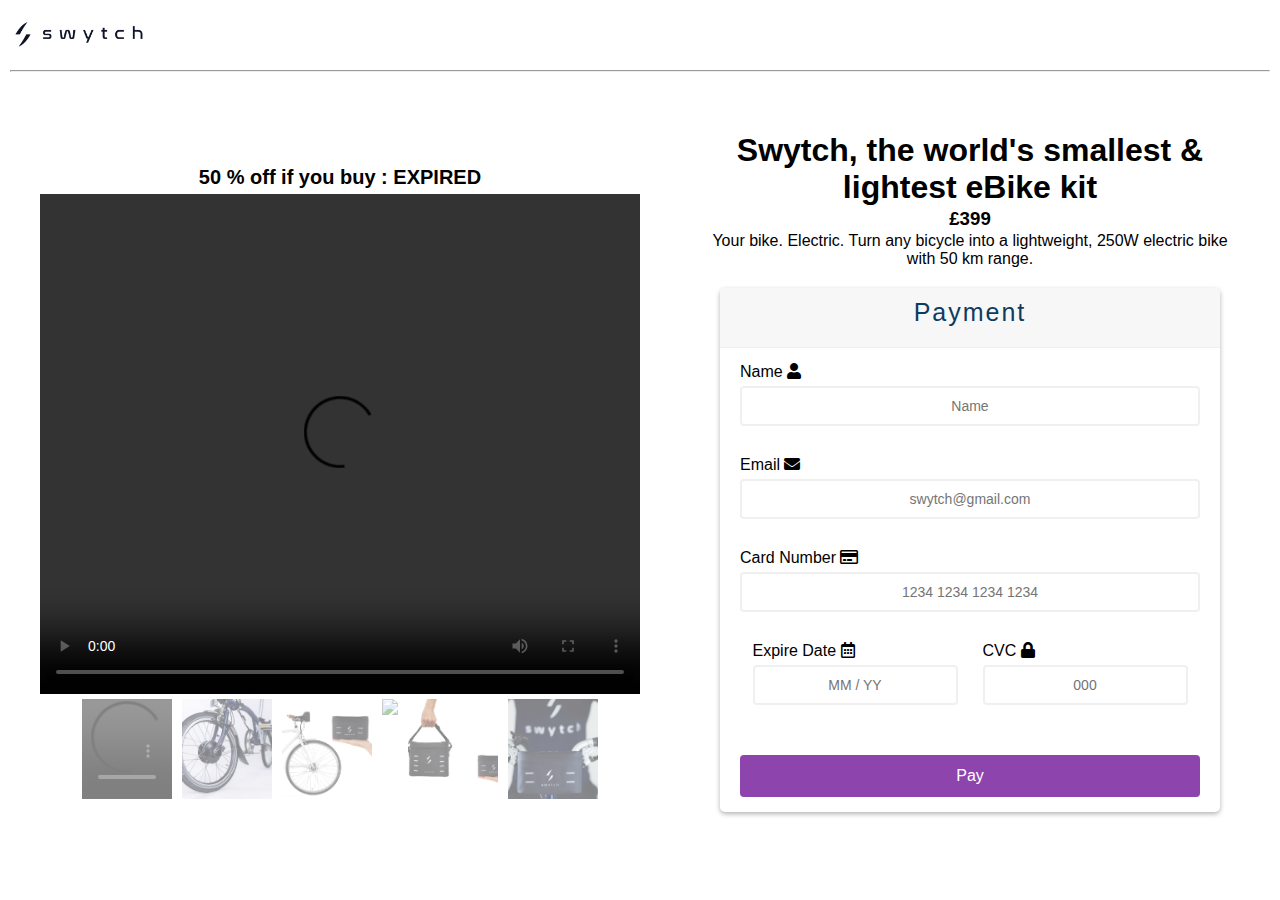
==== index.html @ d3a95ab8 "first commit" ====
<!DOCTYPE html>
<html lang="en">
  <head>
    <meta charset="UTF-8" />
    <title>Checkout Form</title>
    <link
      rel="stylesheet"
      href="https://use.fontawesome.com/releases/v5.4.2/css/all.css"
    />
    <link rel="stylesheet" href="style.css" />
  </head>
  <body>
    <header>
      <img class="image" src="images/LOGO.png" />
      <hr />
    </header>
    <div class="wrapper">
      <div id="content-wrapper">
        <div class="column" id="columne">
          <p class="last">50 % off if you buy : <span id="demo"></span></p>
          <!-- <img id="featured" src="images/image1.jpg" /> -->
          <video id="featured" controls>
            <source src="images/video.mp4" type="video/mp4" />
          </video>
          <div id="slide-wrapper">
            <div id="slider">
              <video class="thumbnail" id="featured" controls>
                <source src="images/video.mp4" type="video/mp4" />
              </video>
              <img class="thumbnail" src="images/image1.jpg" />
              <img class="thumbnail" src="images/image2.jpg" />
              <img class="thumbnail" src="images/image3.png" />
              <img class="thumbnail" src="images/image4.jpg" />
              <img class="thumbnail" src="images/image5.jpg" />
            </div>
          </div>
        </div>
        <div class="column" id="new">
          <h1>Swytch, the world's smallest & lightest eBike kit</h1>
          <h3 class="price">£399</h3>
          <p>
            Your bike. Electric. Turn any bicycle into a lightweight, 250W
            electric bike with 50 km range.
          </p>
          <div class="payment">
            <div class="container">
              <div class="header">
                <div class="pay">Payment</div>
              </div>
              <form id="form" class="form">
                <div class="form-control pace">
                  <label for="name">Name</label>
                  <p class="fas fa-user"></p>
                  <input
                    type="text"
                    class="net"
                    placeholder="Name"
                    id="username"
                  />
                  <i class="fas fa-check-circle"></i>
                  <i class="fas fa-exclamation-circle"></i>
                  <small>Error message</small>
                </div>
                <div class="form-control pace">
                  <label for="email">Email</label>
                  <p class="fas fa-envelope"></p>
                  <input
                    type="email"
                    placeholder="swytch@gmail.com"
                    id="email"
                  />
                  <i class="fas fa-check-circle"></i>
                  <i class="fas fa-exclamation-circle"></i>
                  <small>Error message</small>
                </div>
                <div class="form-control pace">
                  <label for="username">Card Number</label>
                  <p class="far fa-credit-card"></p>
                  <input
                    type="text"
                    data-mask="0000 0000 0000 0000"
                    maxlength="16"
                    placeholder="1234 1234 1234 1234"
                    id="cardNumber"
                  />
                  <i class="fas fa-check-circle"></i>
                  <i class="fas fa-exclamation-circle"></i>
                  <small>Error message</small>
                </div>
                <div class="next">
                  <div class="form-control pace">
                    <label for="username">Expire Date</label>
                    <p class="far fa-calendar-alt"></p>
                    <input
                      type="text"
                      data-mask="00/00"
                      placeholder="MM / YY"
                      id="date"
                    />
                    <i class="fas fa-check-circle"></i>
                    <i class="fas fa-exclamation-circle"></i>
                    <small>Error message</small>
                  </div>
                  <div class="form-control pace">
                    <label for="username">CVC</label>
                    <p class="fas fa-lock"></p>
                    <input
                      type="text"
                      data-mask="000"
                      placeholder="000"
                      id="cvc"
                    />
                    <i class="fas fa-check-circle"></i>
                    <i class="fas fa-exclamation-circle"></i>
                    <small>Error message</small>
                  </div>
                </div>
                <button>Pay</button>
              </form>
            </div>
          </div>
        </div>
      </div>
    </div>
    <script src="app.js"></script>
    <script src="https://code.jquery.com/jquery-3.3.1.min.js"></script>
    <script src="https://cdnjs.cloudflare.com/ajax/libs/jquery.mask/1.14.15/jquery.mask.min.js"></script>
  </body>
</html>
---- style.css ----
@import url("https://fonts.googleapis.com/css?family=Muli&display=swap");
@import url("https://fonts.googleapis.com/css?family=Open+Sans:400,500&display=swap");

* {
  margin: 0;
  padding: 0;
  box-sizing: border-box;
  font-family: "Ubuntu", sans-serif;
}

body {
  margin: 0 10px;
}

.payment {
  margin: auto;
  height: auto;
  padding: 20px;
  border-radius: 5px;
  position: relative;
}

h1 {
  text-align: center;
}

.payment .pay {
  text-align: center;
  letter-spacing: 2px;
  margin-bottom: 10px;
  color: #0d3c61;
  text-align: center;
  font-size: 25px;
}
h3 {
  padding: 2px;
  text-align: center;
}

p {
  text-align: center;
}

.form .label {
  display: block;
  color: #555555;
  margin-bottom: 6px;
}

.input {
  padding: 10px 0px 10px 20px;
  width: 100%;
  text-align: center;
  border: 2px solid #dddddd;
  border-radius: 5px;
  letter-spacing: 1px;
  word-spacing: 3px;
  outline: none;
  font-size: 16px;
  color: #555555;
}

.card-grp {
  display: flex;
  justify-content: space-between;
}

.card-item {
  width: 48%;
}

.space {
  margin-bottom: 10px;
}

.icon-relative {
  position: relative;
}

::placeholder {
  text-align: center;
}

.btn {
  margin-top: 10px;
  background: #2196f3;
  padding: 12px;
  text-align: center;
  color: #f8f8f8;
  border-radius: 5px;
  cursor: pointer;
}

.payment-logo {
  position: absolute;
  top: -50px;
  left: 50%;
  transform: translateX(-50%);
  width: 100px;
  height: 100px;
  background: #f8f8f8;
  border-radius: 50%;
  box-shadow: 0 0 5px rgba(0, 0, 0, 0.2);
  text-align: center;
  line-height: 85px;
}

.payment-logo:before {
  content: "";
  position: absolute;
  top: 5px;
  left: 5px;
  width: 90px;
  height: 90px;
  background: #2196f3;
  border-radius: 50%;
}

.payment-logo p {
  position: relative;
  color: #f8f8f8;
  font-family: "Baloo Bhaijaan", cursive;
  font-size: 58px;
}

@media screen and (max-width: 420px) {
  .card-grp {
    flex-direction: column;
  }
  .card-item {
    width: 100%;
    margin-bottom: 20px;
  }
  .btn {
    margin-top: 20px;
  }
}

#content-wrapper {
  display: flex;
  flex-wrap: wrap;
  justify-content: center;
  align-items: center;
  margin-top: 30px;
}

.column {
  width: 600px;
  padding: 30px;
  margin-left: 30px;
}

#columne {
  display: flex;
  align-items: center;
  flex-direction: column;
  justify-content: center;
}

#featured {
  width: 600px;
  height: 500px;
  object-fit: cover;
  cursor: pointer;
}
.last {
  padding: 5px;
  font-weight: bold;
  font-size: 20px;
}
.thumbnail {
  object-fit: cover;
  max-width: 90px;
  max-height: 100px;
  cursor: pointer;
  opacity: 0.5;
  margin: 5px;
}

.thumbnail:hover {
  opacity: 1;
}

.active {
  opacity: 1;
}

#slide-wrapper {
  width: 700px;
  display: flex;
  min-height: 100px;
  align-items: center;
}

#slider {
  width: 900px;
  display: flex;
  justify-content: center;
  flex-wrap: nowrap;
  overflow-x: auto;
}

#slider::-webkit-scrollbar {
  width: 8px;
}

#slider::hover {
  background-color: #18b5ce;
}
.logos {
  width: 100%;
  height: 70px;
  font-size: 30px;
}
.image {
  height: 70px;
  display: flex;
  align-items: center;
  justify-content: center;
}

.container {
  background-color: #fff;
  border-radius: 5px;
  box-shadow: 0 2px 5px rgba(0, 0, 0, 0.3);
  overflow: hidden;
  width: 600px;
  max-width: 100%;
}

.header {
  border-bottom: 1px solid #f0f0f0;
  background-color: #f7f7f7;
  padding: 10px 20px;
}

.header h2 {
  margin: 0;
}

.form {
  padding: 15px 20px;
}
.next {
  display: flex;
  align-items: center;
  justify-content: space-around;
  width: 100%;
}

#password2 {
  width: 220px;
}
.form-control {
  margin-bottom: 10px;
  padding-bottom: 20px;
  position: relative;
}

.form-control label {
  display: inline-block;
  margin-bottom: 5px;
}

.form-control input {
  border: 2px solid #f0f0f0;
  border-radius: 4px;
  display: block;
  font-family: inherit;
  font-size: 14px;
  padding: 10px;
  width: 100%;
}

.form-control input:focus {
  outline: 0;
  border-color: #777;
}

.form-control.success input {
  border-color: #2ecc71;
}

.form-control.error input {
  border-color: #e74c3c;
}

.form-control i {
  visibility: hidden;
  position: absolute;
  top: 40px;
  right: 10px;
}

.form-control.success i.fa-check-circle {
  color: #2ecc71;
  visibility: visible;
}

.form-control.error i.fa-exclamation-circle {
  color: #e74c3c;
  visibility: visible;
}

.form-control small {
  color: #e74c3c;
  position: absolute;
  bottom: 0;
  left: 0;
  visibility: hidden;
}

.form-control.error small {
  visibility: visible;
}

.form button {
  background-color: #8e44ad;
  border: 2px solid #8e44ad;
  border-radius: 4px;
  color: #fff;
  display: block;
  font-family: inherit;
  font-size: 16px;
  padding: 10px;
  margin-top: 20px;
  width: 100%;
  cursor: pointer;
}
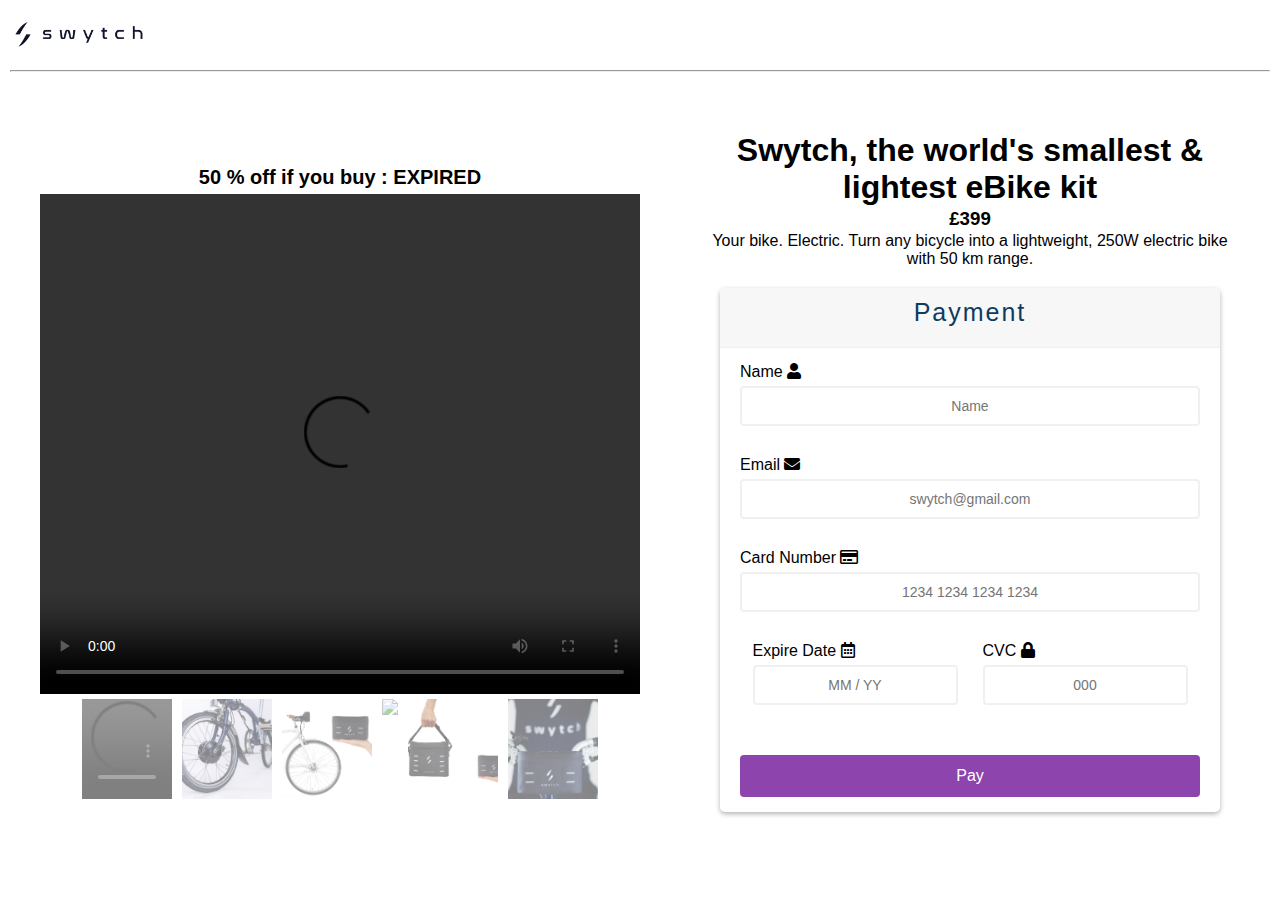
==== commit ec064182: "files deleted" ====
--- a/index.html
+++ b/index.html
@@ -115,7 +115,7 @@
                     <small>Error message</small>
                   </div>
                 </div>
-                <button>Pay</button>
+                <button id="button" onClick="clearField();">Pay</button>
               </form>
             </div>
           </div>
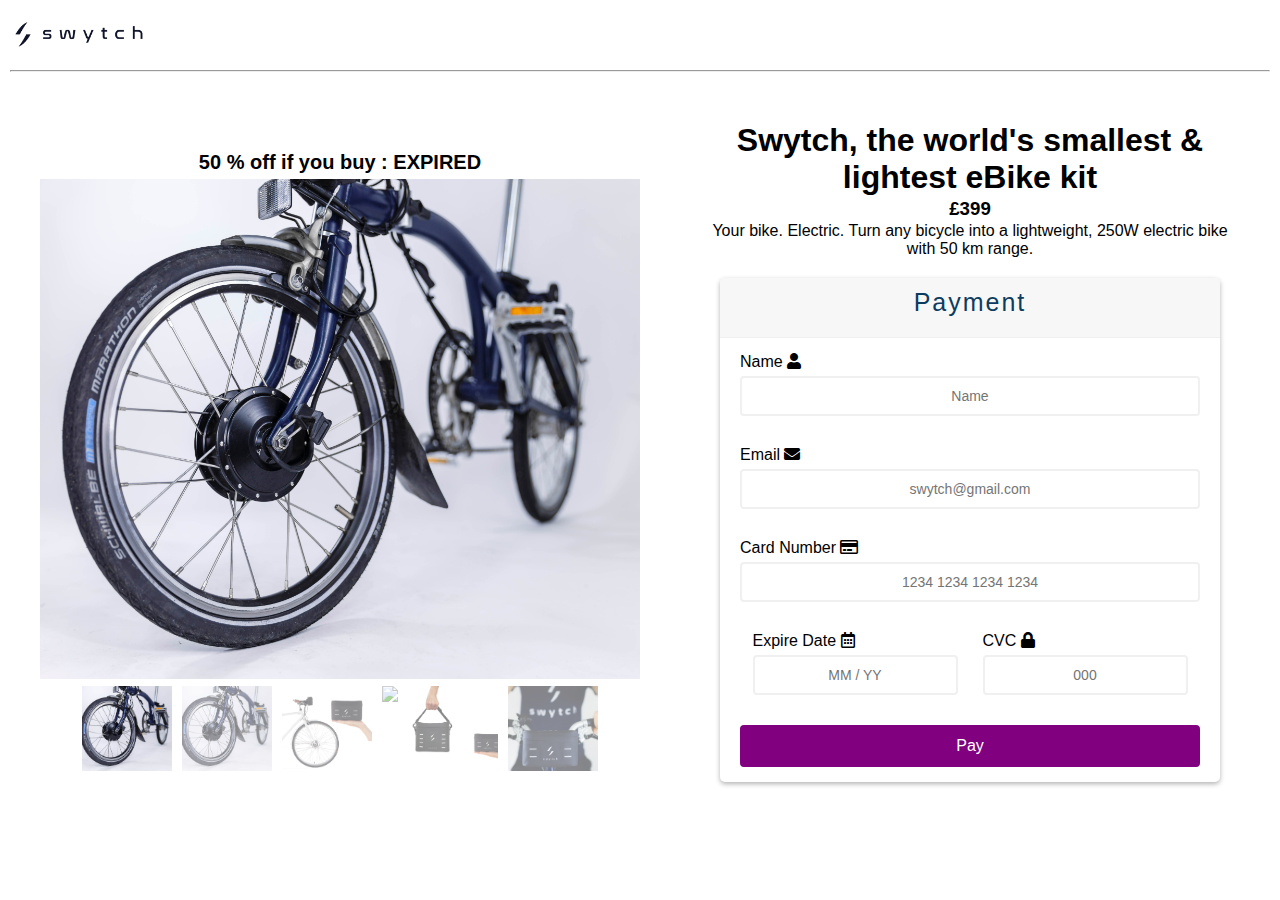
==== commit 3cbeed41: "margin has been changed" ====
--- a/index.html
+++ b/index.html
@@ -18,15 +18,17 @@
       <div id="content-wrapper">
         <div class="column" id="columne">
           <p class="last">50 % off if you buy : <span id="demo"></span></p>
-          <!-- <img id="featured" src="images/image1.jpg" /> -->
-          <video id="featured" controls>
+          <img id="featured" src="images/image1.jpg" />
+          <!-- <video id="featured" controls>
             <source src="images/video.mp4" type="video/mp4" />
-          </video>
+          </video> -->
           <div id="slide-wrapper">
             <div id="slider">
-              <video class="thumbnail" id="featured" controls>
+              <!-- <video class="thumbnail active" controls>
                 <source src="images/video.mp4" type="video/mp4" />
-              </video>
+              </video> -->
+              <img class="thumbnail active" src="images/image1.jpg" />
+
               <img class="thumbnail" src="images/image1.jpg" />
               <img class="thumbnail" src="images/image2.jpg" />
               <img class="thumbnail" src="images/image3.png" />
--- a/style.css
+++ b/style.css
@@ -141,7 +141,7 @@
   flex-wrap: wrap;
   justify-content: center;
   align-items: center;
-  margin-top: 30px;
+  margin-top: 20px;
 }
 
 .column {
@@ -315,15 +315,15 @@
 }
 
 .form button {
-  background-color: #8e44ad;
-  border: 2px solid #8e44ad;
+  background-color: purple;
+  border: 2px solid purple;
   border-radius: 4px;
   color: #fff;
   display: block;
   font-family: inherit;
   font-size: 16px;
   padding: 10px;
-  margin-top: 20px;
+  /* margin-top: 20px; */
   width: 100%;
   cursor: pointer;
 }
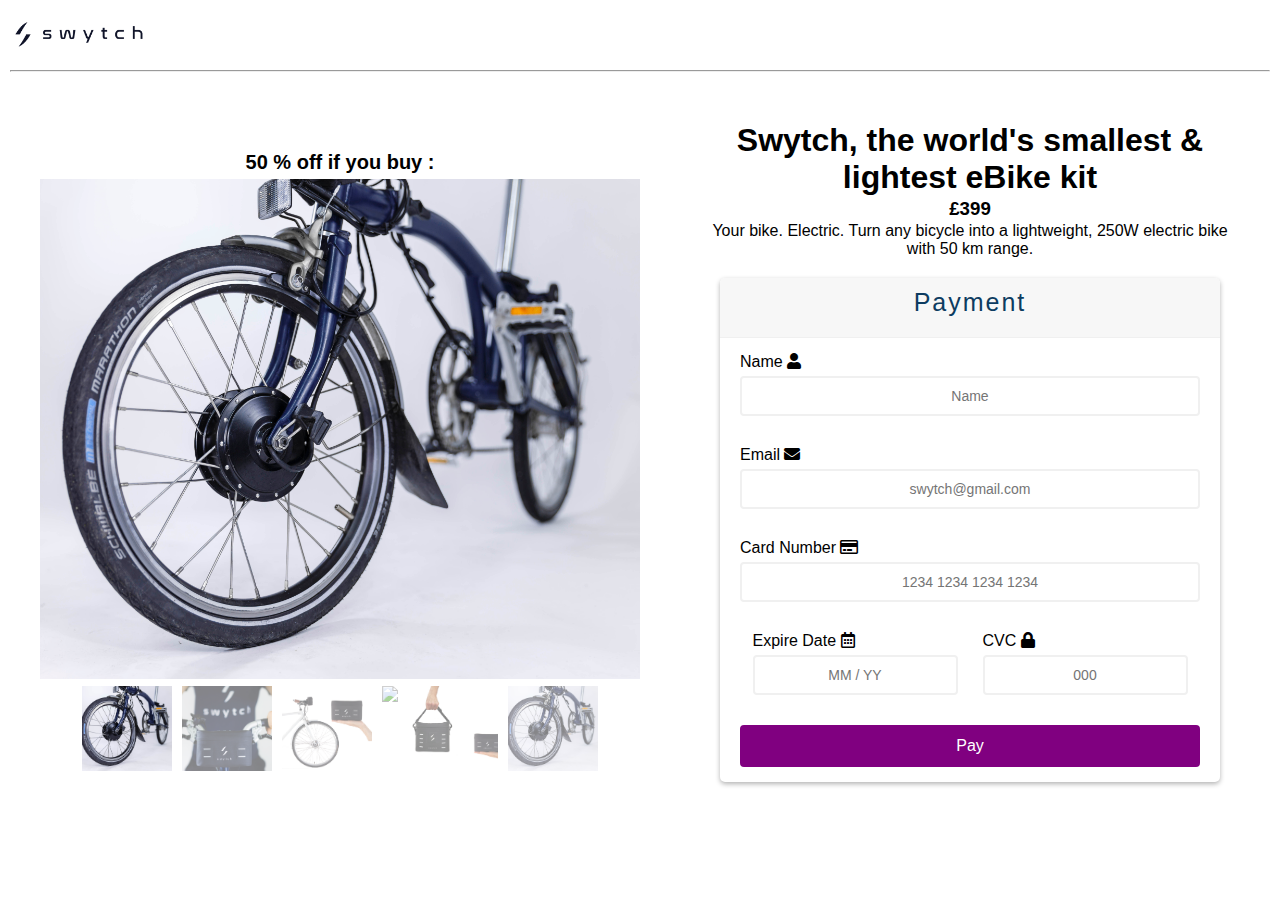
==== commit d5cdc344: "slider fixed" ====
--- a/index.html
+++ b/index.html
@@ -1,131 +1,100 @@
 <!DOCTYPE html>
 <html lang="en">
-  <head>
-    <meta charset="UTF-8" />
-    <title>Checkout Form</title>
-    <link
-      rel="stylesheet"
-      href="https://use.fontawesome.com/releases/v5.4.2/css/all.css"
-    />
-    <link rel="stylesheet" href="style.css" />
-  </head>
-  <body>
-    <header>
-      <img class="image" src="images/LOGO.png" />
-      <hr />
-    </header>
-    <div class="wrapper">
-      <div id="content-wrapper">
-        <div class="column" id="columne">
-          <p class="last">50 % off if you buy : <span id="demo"></span></p>
-          <img id="featured" src="images/image1.jpg" />
-          <!-- <video id="featured" controls>
-            <source src="images/video.mp4" type="video/mp4" />
-          </video> -->
-          <div id="slide-wrapper">
-            <div id="slider">
-              <!-- <video class="thumbnail active" controls>
-                <source src="images/video.mp4" type="video/mp4" />
-              </video> -->
-              <img class="thumbnail active" src="images/image1.jpg" />
 
-              <img class="thumbnail" src="images/image1.jpg" />
-              <img class="thumbnail" src="images/image2.jpg" />
-              <img class="thumbnail" src="images/image3.png" />
-              <img class="thumbnail" src="images/image4.jpg" />
-              <img class="thumbnail" src="images/image5.jpg" />
-            </div>
+<head>
+  <meta charset="UTF-8" />
+  <title>Checkout Form</title>
+  <link rel="stylesheet" href="https://use.fontawesome.com/releases/v5.4.2/css/all.css" />
+  <link rel="stylesheet" href="style.css" />
+</head>
+
+<body>
+  <header>
+    <img class="image" src="images/LOGO.png" />
+    <hr />
+  </header>
+  <div class="wrapper">
+    <div id="content-wrapper">
+      <div class="column" id="columne">
+        <p class="last">50 % off if you buy : <span id="demo"></span></p>
+        <img id="featured" src="images/image1.jpg" />
+        <div id="slide-wrapper">
+          <div id="slider">
+            <img class="thumbnail active" src="images/image1.jpg" />
+            <img class="thumbnail" src="images/image5.jpg" />
+            <img class="thumbnail" src="images/image2.jpg" />
+            <img class="thumbnail" src="images/image3.png" />
+            <img class="thumbnail" src="images/image4.jpg" />
+            <img class="thumbnail" src="images/image1.jpg" />
           </div>
         </div>
-        <div class="column" id="new">
-          <h1>Swytch, the world's smallest & lightest eBike kit</h1>
-          <h3 class="price">£399</h3>
-          <p>
-            Your bike. Electric. Turn any bicycle into a lightweight, 250W
-            electric bike with 50 km range.
-          </p>
-          <div class="payment">
-            <div class="container">
-              <div class="header">
-                <div class="pay">Payment</div>
+      </div>
+      <div class="column" id="new">
+        <h1>Swytch, the world's smallest & lightest eBike kit</h1>
+        <h3 class="price">£399</h3>
+        <p>
+          Your bike. Electric. Turn any bicycle into a lightweight, 250W
+          electric bike with 50 km range.
+        </p>
+        <div class="payment">
+          <div class="container">
+            <div class="header">
+              <div class="pay">Payment</div>
+            </div>
+            <form id="form" class="form">
+              <div class="form-control pace">
+                <label for="name">Name</label>
+                <p class="fas fa-user"></p>
+                <input type="text" class="net" placeholder="Name" id="username" />
+                <i class="fas fa-check-circle"></i>
+                <i class="fas fa-exclamation-circle"></i>
+                <small>Error message</small>
               </div>
-              <form id="form" class="form">
+              <div class="form-control pace">
+                <label for="email">Email</label>
+                <p class="fas fa-envelope"></p>
+                <input type="email" placeholder="swytch@gmail.com" id="email" />
+                <i class="fas fa-check-circle"></i>
+                <i class="fas fa-exclamation-circle"></i>
+                <small>Error message</small>
+              </div>
+              <div class="form-control pace">
+                <label for="username">Card Number</label>
+                <p class="far fa-credit-card"></p>
+                <input type="text" data-mask="0000 0000 0000 0000" maxlength="16" placeholder="1234 1234 1234 1234"
+                  id="cardNumber" />
+                <i class="fas fa-check-circle"></i>
+                <i class="fas fa-exclamation-circle"></i>
+                <small>Error message</small>
+              </div>
+              <div class="next">
                 <div class="form-control pace">
-                  <label for="name">Name</label>
-                  <p class="fas fa-user"></p>
-                  <input
-                    type="text"
-                    class="net"
-                    placeholder="Name"
-                    id="username"
-                  />
+                  <label for="username">Expire Date</label>
+                  <p class="far fa-calendar-alt"></p>
+                  <input type="text" data-mask="00/00" placeholder="MM / YY" id="date" />
                   <i class="fas fa-check-circle"></i>
                   <i class="fas fa-exclamation-circle"></i>
                   <small>Error message</small>
                 </div>
                 <div class="form-control pace">
-                  <label for="email">Email</label>
-                  <p class="fas fa-envelope"></p>
-                  <input
-                    type="email"
-                    placeholder="swytch@gmail.com"
-                    id="email"
-                  />
+                  <label for="username">CVC</label>
+                  <p class="fas fa-lock"></p>
+                  <input type="text" data-mask="000" placeholder="000" id="cvc" />
                   <i class="fas fa-check-circle"></i>
                   <i class="fas fa-exclamation-circle"></i>
                   <small>Error message</small>
                 </div>
-                <div class="form-control pace">
-                  <label for="username">Card Number</label>
-                  <p class="far fa-credit-card"></p>
-                  <input
-                    type="text"
-                    data-mask="0000 0000 0000 0000"
-                    maxlength="16"
-                    placeholder="1234 1234 1234 1234"
-                    id="cardNumber"
-                  />
-                  <i class="fas fa-check-circle"></i>
-                  <i class="fas fa-exclamation-circle"></i>
-                  <small>Error message</small>
-                </div>
-                <div class="next">
-                  <div class="form-control pace">
-                    <label for="username">Expire Date</label>
-                    <p class="far fa-calendar-alt"></p>
-                    <input
-                      type="text"
-                      data-mask="00/00"
-                      placeholder="MM / YY"
-                      id="date"
-                    />
-                    <i class="fas fa-check-circle"></i>
-                    <i class="fas fa-exclamation-circle"></i>
-                    <small>Error message</small>
-                  </div>
-                  <div class="form-control pace">
-                    <label for="username">CVC</label>
-                    <p class="fas fa-lock"></p>
-                    <input
-                      type="text"
-                      data-mask="000"
-                      placeholder="000"
-                      id="cvc"
-                    />
-                    <i class="fas fa-check-circle"></i>
-                    <i class="fas fa-exclamation-circle"></i>
-                    <small>Error message</small>
-                  </div>
-                </div>
-                <button id="button" onClick="clearField();">Pay</button>
-              </form>
-            </div>
+              </div>
+              <button id="button" onClick="clearField();">Pay</button>
+            </form>
           </div>
         </div>
       </div>
     </div>
-    <script src="app.js"></script>
-    <script src="https://code.jquery.com/jquery-3.3.1.min.js"></script>
-    <script src="https://cdnjs.cloudflare.com/ajax/libs/jquery.mask/1.14.15/jquery.mask.min.js"></script>
-  </body>
-</html>
+  </div>
+  <script src="app.js"></script>
+  <script src="https://code.jquery.com/jquery-3.3.1.min.js"></script>
+  <script src="https://cdnjs.cloudflare.com/ajax/libs/jquery.mask/1.14.15/jquery.mask.min.js"></script>
+</body>
+
+</html>--- a/style.css
+++ b/style.css
@@ -48,7 +48,7 @@
 }
 
 .input {
-  padding: 10px 0px 10px 20px;
+  /* padding: 10px 0px 10px 20px; */
   width: 100%;
   text-align: center;
   border: 2px solid #dddddd;
@@ -288,7 +288,7 @@
 .form-control i {
   visibility: hidden;
   position: absolute;
-  top: 40px;
+  top: 36px;
   right: 10px;
 }
 
